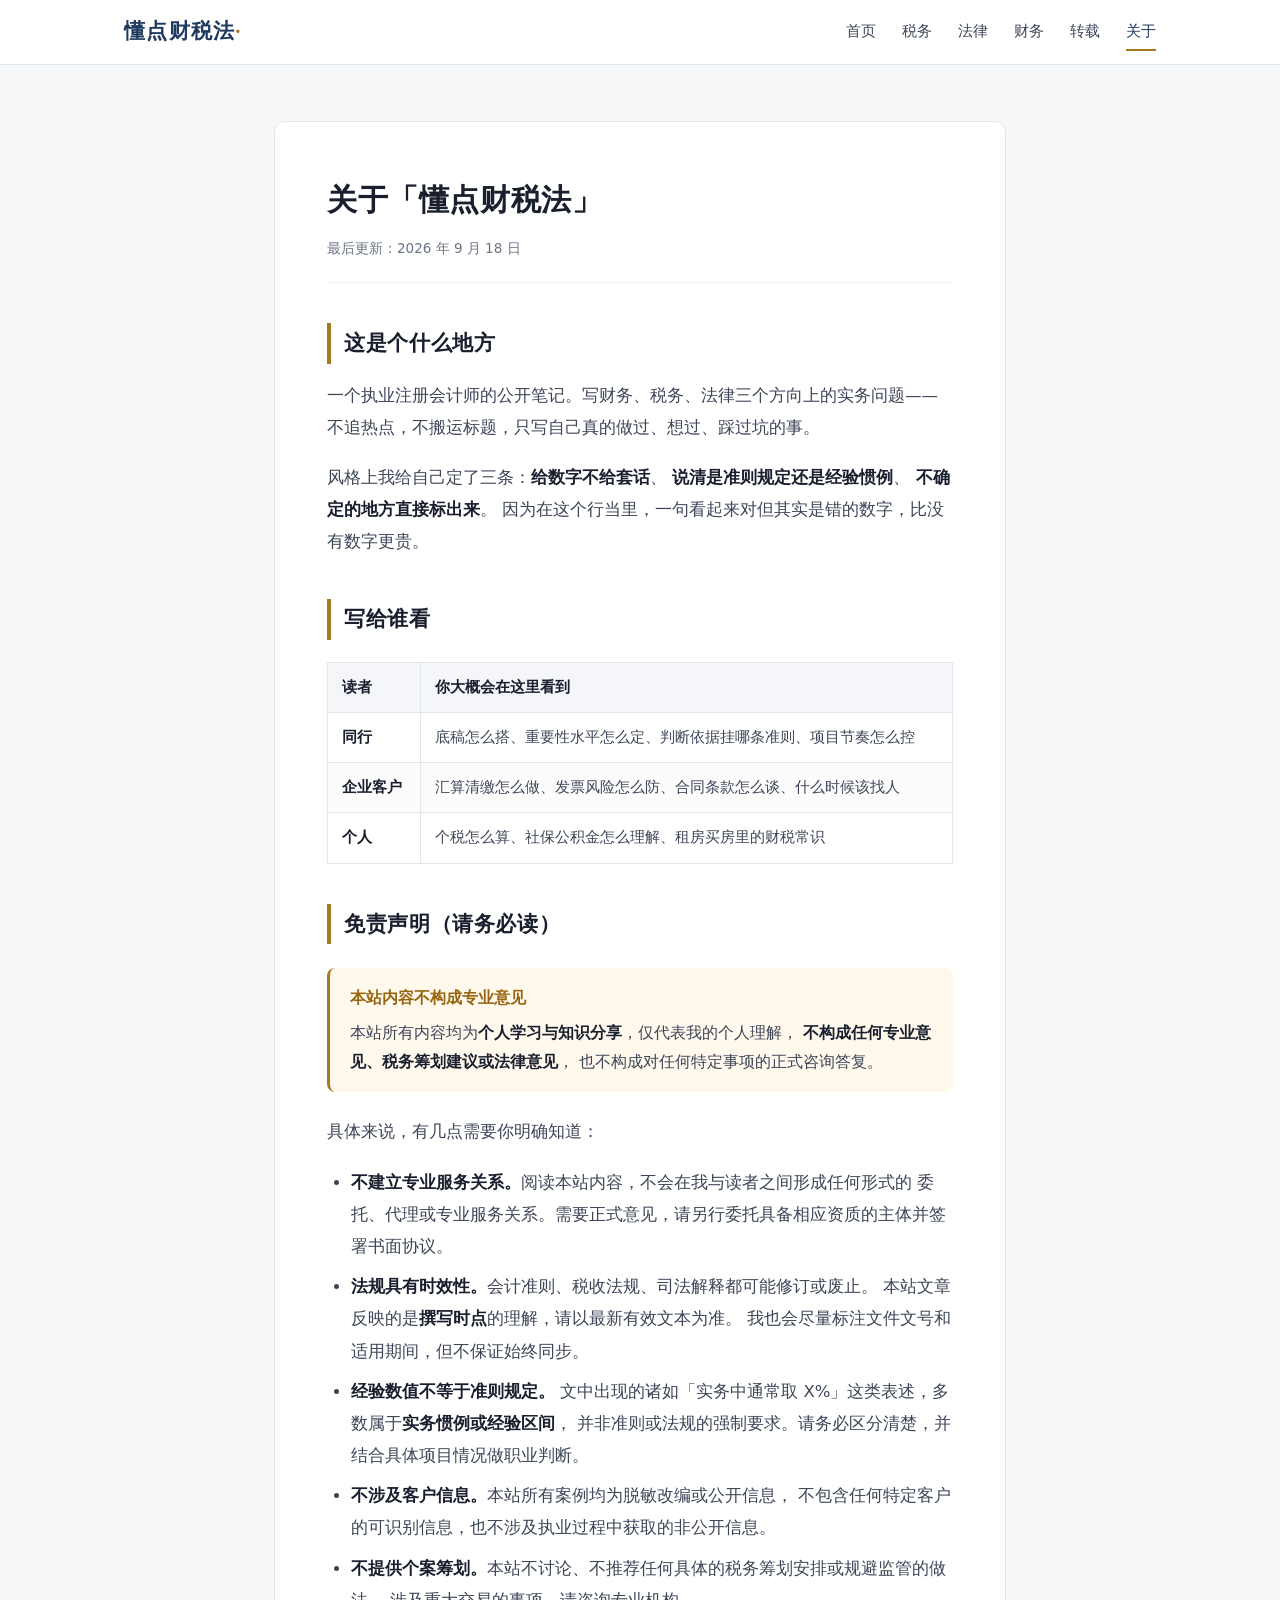
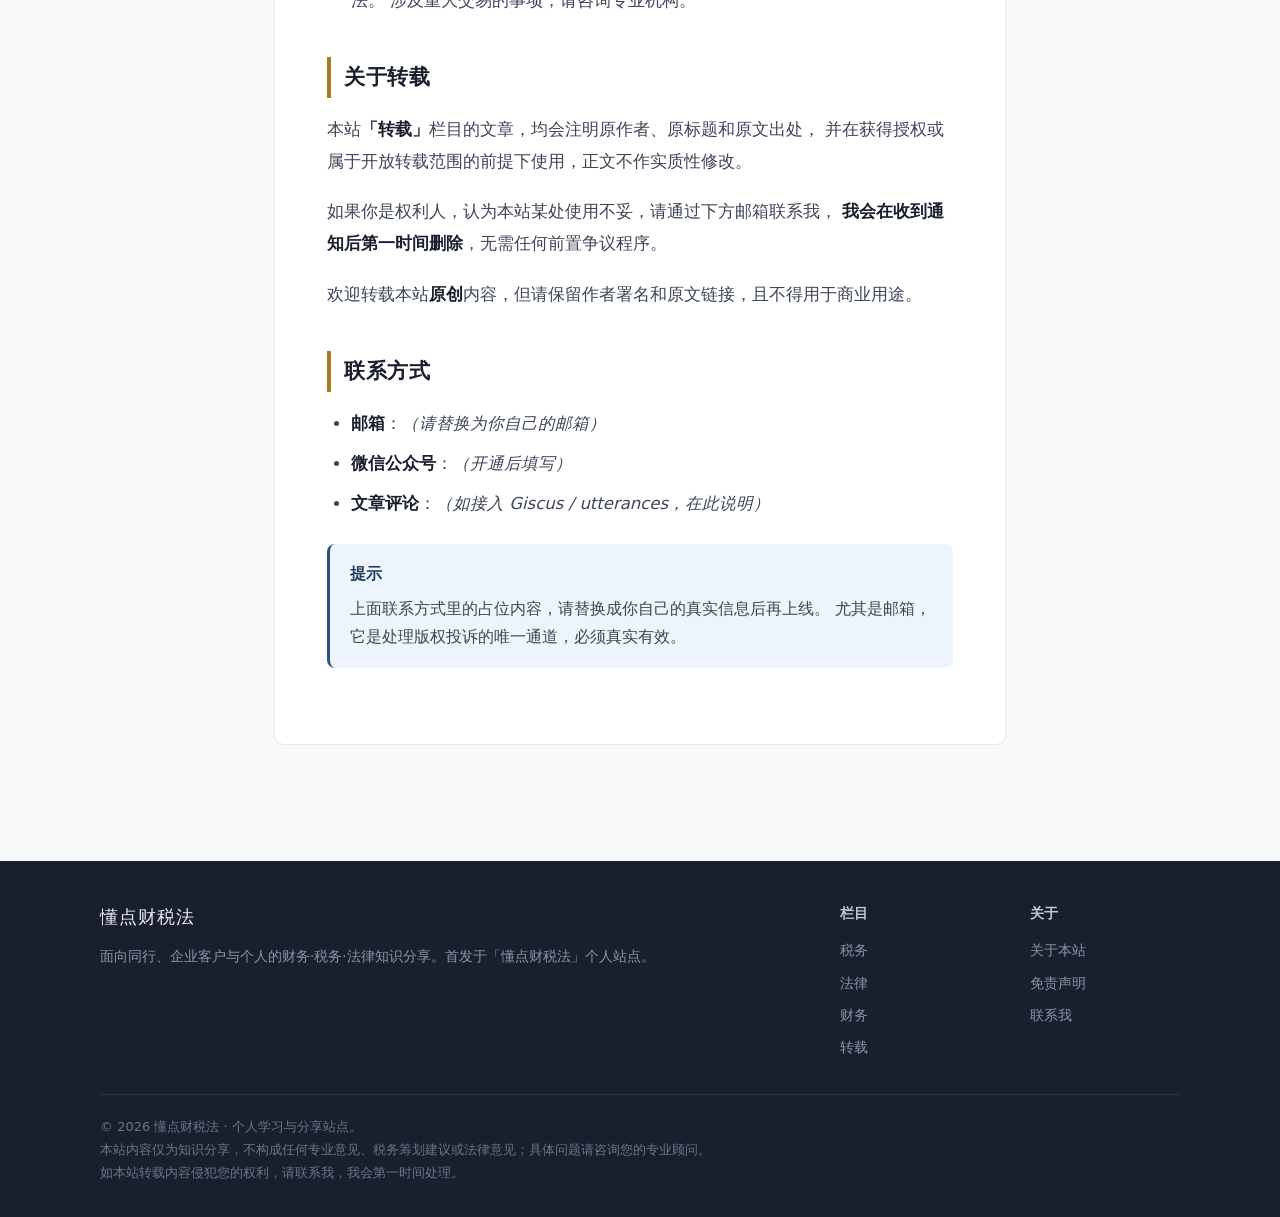
==== about.html @ 03ae7ca1 "init: 懂点财税法站点（含6篇文章与使用说明）" ====
<!DOCTYPE html>
<html lang="zh-CN">
<head>
<meta charset="UTF-8">
<meta name="viewport" content="width=device-width, initial-scale=1">
<title>关于 | 懂点财税法</title>
<meta name="description" content="关于本站、关于我、免责声明与联系方式。">
<link rel="stylesheet" href="assets/style.css">
</head>
<body data-nav="about">

<header id="site-header"></header>

<main class="wrap wrap-narrow">
  <div class="article">

    <header class="article-header">
      <h1>关于「懂点财税法」</h1>
      <div class="meta"><span>最后更新：2026 年 9 月 18 日</span></div>
    </header>

    <div class="article-body">

      <h2>这是个什么地方</h2>
      <p>
        一个执业注册会计师的公开笔记。写财务、税务、法律三个方向上的实务问题——
        不追热点，不搬运标题，只写自己真的做过、想过、踩过坑的事。
      </p>
      <p>
        风格上我给自己定了三条：<strong>给数字不给套话</strong>、
        <strong>说清是准则规定还是经验惯例</strong>、
        <strong>不确定的地方直接标出来</strong>。
        因为在这个行当里，一句看起来对但其实是错的数字，比没有数字更贵。
      </p>

      <h2 id="who">写给谁看</h2>
      <table>
        <thead>
          <tr><th>读者</th><th>你大概会在这里看到</th></tr>
        </thead>
        <tbody>
          <tr>
            <td><strong>同行</strong></td>
            <td>底稿怎么搭、重要性水平怎么定、判断依据挂哪条准则、项目节奏怎么控</td>
          </tr>
          <tr>
            <td><strong>企业客户</strong></td>
            <td>汇算清缴怎么做、发票风险怎么防、合同条款怎么谈、什么时候该找人</td>
          </tr>
          <tr>
            <td><strong>个人</strong></td>
            <td>个税怎么算、社保公积金怎么理解、租房买房里的财税常识</td>
          </tr>
        </tbody>
      </table>

      <h2 id="disclaimer">免责声明（请务必读）</h2>

      <div class="callout callout-warn">
        <span class="callout-title">本站内容不构成专业意见</span>
        <p>
          本站所有内容均为<strong>个人学习与知识分享</strong>，仅代表我的个人理解，
          <strong>不构成任何专业意见、税务筹划建议或法律意见</strong>，
          也不构成对任何特定事项的正式咨询答复。
        </p>
      </div>

      <p>具体来说，有几点需要你明确知道：</p>

      <ul>
        <li>
          <strong>不建立专业服务关系。</strong>阅读本站内容，不会在我与读者之间形成任何形式的
          委托、代理或专业服务关系。需要正式意见，请另行委托具备相应资质的主体并签署书面协议。
        </li>
        <li>
          <strong>法规具有时效性。</strong>会计准则、税收法规、司法解释都可能修订或废止。
          本站文章反映的是<strong>撰写时点</strong>的理解，请以最新有效文本为准。
          我也会尽量标注文件文号和适用期间，但不保证始终同步。
        </li>
        <li>
          <strong>经验数值不等于准则规定。</strong>
          文中出现的诸如「实务中通常取 X%」这类表述，多数属于<strong>实务惯例或经验区间</strong>，
          并非准则或法规的强制要求。请务必区分清楚，并结合具体项目情况做职业判断。
        </li>
        <li>
          <strong>不涉及客户信息。</strong>本站所有案例均为脱敏改编或公开信息，
          不包含任何特定客户的可识别信息，也不涉及执业过程中获取的非公开信息。
        </li>
        <li>
          <strong>不提供个案筹划。</strong>本站不讨论、不推荐任何具体的税务筹划安排或规避监管的做法。
          涉及重大交易的事项，请咨询专业机构。
        </li>
      </ul>

      <h2>关于转载</h2>
      <p>
        本站<strong>「转载」</strong>栏目的文章，均会注明原作者、原标题和原文出处，
        并在获得授权或属于开放转载范围的前提下使用，正文不作实质性修改。
      </p>
      <p>
        如果你是权利人，认为本站某处使用不妥，请通过下方邮箱联系我，
        <strong>我会在收到通知后第一时间删除</strong>，无需任何前置争议程序。
      </p>
      <p>
        欢迎转载本站<strong>原创</strong>内容，但请保留作者署名和原文链接，且不得用于商业用途。
      </p>

      <h2 id="contact">联系方式</h2>
      <ul>
        <li><strong>邮箱</strong>：<em>（请替换为你自己的邮箱）</em></li>
        <li><strong>微信公众号</strong>：<em>（开通后填写）</em></li>
        <li><strong>文章评论</strong>：<em>（如接入 Giscus /  utterances，在此说明）</em></li>
      </ul>

      <div class="callout callout-info">
        <span class="callout-title">提示</span>
        <p>
          上面联系方式里的占位内容，请替换成你自己的真实信息后再上线。
          尤其是邮箱，它是处理版权投诉的唯一通道，必须真实有效。
        </p>
      </div>

    </div>
  </div>
</main>

<footer id="site-footer"></footer>

<script src="assets/posts.js"></script>
<script src="assets/main.js"></script>
</body>
</html>
---- assets/style.css ----
/* ============================================================
   懂点财税法 —— 站点样式
   配色：克制的墨蓝 + 暖金，偏专业出版物气质
   ============================================================ */

:root {
  --ink:        #1a1f2e;
  --ink-soft:   #3d4557;
  --ink-mute:   #6b7488;
  --line:       #e3e6ed;
  --line-soft:  #eef0f5;
  --paper:      #ffffff;
  --paper-alt:  #f7f8fa;
  --brand:      #1f3a5f;
  --brand-soft: #2c5282;
  --gold:       #a8791f;
  --red:        #c0392b;

  --tone-tax:   #b45309;
  --tone-law:   #7c3aed;
  --tone-fin:   #047857;
  --tone-share: #64748b;

  --radius: 10px;
  --shadow: 0 1px 3px rgba(26,31,46,.06), 0 8px 24px rgba(26,31,46,.05);
  --shadow-sm: 0 1px 2px rgba(26,31,46,.05);
  --sans: "PingFang SC", "Microsoft YaHei", "Hiragino Sans GB", system-ui, -apple-system, "Segoe UI", sans-serif;
  --serif: "Songti SC", "SimSun", "Source Han Serif SC", Georgia, serif;
}

* { box-sizing: border-box; }

html { scroll-behavior: smooth; }

body {
  margin: 0;
  font-family: var(--sans);
  font-size: 16px;
  line-height: 1.8;
  color: var(--ink);
  background: var(--paper-alt);
  -webkit-font-smoothing: antialiased;
}

a { color: var(--brand-soft); text-decoration: none; }
a:hover { text-decoration: underline; }

img { max-width: 100%; }

/* ---------------- 顶栏 ---------------- */
.site-header {
  background: var(--paper);
  border-bottom: 1px solid var(--line);
  position: sticky;
  top: 0;
  z-index: 50;
}

.header-inner {
  max-width: 1080px;
  margin: 0 auto;
  padding: 0 24px;
  height: 64px;
  display: flex;
  align-items: center;
  gap: 32px;
}

.logo {
  font-family: var(--serif);
  font-size: 21px;
  font-weight: 700;
  letter-spacing: .06em;
  color: var(--brand);
  white-space: nowrap;
}
.logo:hover { text-decoration: none; }
.logo .dot { color: var(--gold); }

.nav { display: flex; gap: 26px; margin-left: auto; }
.nav a {
  font-size: 15px;
  color: var(--ink-soft);
  padding: 4px 0;
  border-bottom: 2px solid transparent;
}
.nav a:hover { color: var(--brand); text-decoration: none; }
.nav a.active { color: var(--brand); border-bottom-color: var(--gold); }

/* ---------------- 首屏 ---------------- */
.hero {
  background: linear-gradient(160deg, #1f3a5f 0%, #24466e 55%, #2a527d 100%);
  color: #fff;
  padding: 72px 24px 64px;
}
.hero-inner { max-width: 1080px; margin: 0 auto; }
.hero h1 {
  font-family: var(--serif);
  font-size: 42px;
  line-height: 1.3;
  margin: 0 0 18px;
  letter-spacing: .03em;
  font-weight: 700;
}
.hero h1 .accent { color: #f0c96b; }
.hero p.lede {
  font-size: 17px;
  color: #cfd9e6;
  max-width: 660px;
  margin: 0 0 30px;
  line-height: 1.85;
}
.hero .cta-row { display: flex; gap: 14px; flex-wrap: wrap; }
.btn {
  display: inline-block;
  padding: 11px 26px;
  border-radius: 6px;
  font-size: 15px;
  font-weight: 500;
  transition: all .18s;
}
.btn:hover { text-decoration: none; transform: translateY(-1px); }
.btn-gold { background: #f0c96b; color: #1f3a5f; }
.btn-gold:hover { background: #f5d98a; }
.btn-ghost { border: 1px solid rgba(255,255,255,.4); color: #fff; }
.btn-ghost:hover { background: rgba(255,255,255,.1); }

/* ---------------- 三栏定位 ---------------- */
.audience {
  max-width: 1080px;
  margin: -34px auto 0;
  padding: 0 24px;
  display: grid;
  grid-template-columns: repeat(3, 1fr);
  gap: 20px;
  position: relative;
  z-index: 2;
}
.aud-card {
  background: var(--paper);
  border-radius: var(--radius);
  padding: 24px 22px;
  box-shadow: var(--shadow);
  border-top: 3px solid var(--brand);
}
.aud-card h3 {
  margin: 0 0 8px;
  font-size: 16px;
  color: var(--brand);
  letter-spacing: .02em;
}
.aud-card p { margin: 0; font-size: 14px; color: var(--ink-mute); line-height: 1.75; }

/* ---------------- 通用容器 ---------------- */
.wrap { max-width: 1080px; margin: 0 auto; padding: 56px 24px; }
.wrap-narrow { max-width: 780px; }

.section-head {
  display: flex;
  align-items: baseline;
  gap: 14px;
  margin: 0 0 24px;
  padding-bottom: 12px;
  border-bottom: 1px solid var(--line);
}
.section-head h2 {
  font-family: var(--serif);
  font-size: 24px;
  margin: 0;
  color: var(--ink);
  letter-spacing: .04em;
}
.section-head .more { margin-left: auto; font-size: 14px; color: var(--ink-mute); }

/* ---------------- 文章列表 ---------------- */
.post-list { display: grid; gap: 14px; }

.post-card {
  background: var(--paper);
  border: 1px solid var(--line);
  border-radius: var(--radius);
  padding: 22px 24px;
  transition: all .18s;
  display: block;
}
.post-card:hover {
  border-color: #c9d3e4;
  box-shadow: var(--shadow);
  text-decoration: none;
  transform: translateY(-2px);
}
.post-card .meta {
  display: flex;
  align-items: center;
  gap: 12px;
  font-size: 13px;
  color: var(--ink-mute);
  margin-bottom: 9px;
}
.post-card h3 {
  margin: 0 0 9px;
  font-size: 18px;
  line-height: 1.5;
  color: var(--ink);
  font-weight: 600;
}
.post-card:hover h3 { color: var(--brand); }
.post-card .excerpt {
  margin: 0;
  font-size: 14.5px;
  color: var(--ink-mute);
  line-height: 1.75;
}

/* 分类标签 */
.tag {
  display: inline-block;
  font-size: 12px;
  padding: 2px 9px;
  border-radius: 3px;
  font-weight: 500;
  letter-spacing: .03em;
  white-space: nowrap;
}
.tag-tax   { background: #fef3e2; color: var(--tone-tax); }
.tag-law   { background: #f3ecfe; color: var(--tone-law); }
.tag-fin   { background: #e3f5ee; color: var(--tone-fin); }
.tag-share { background: #eef1f5; color: var(--tone-share); }

/* ---------------- 文章正文 ---------------- */
.article {
  background: var(--paper);
  border: 1px solid var(--line);
  border-radius: var(--radius);
  padding: 44px 52px 52px;
}
.article-header { border-bottom: 1px solid var(--line-soft); padding-bottom: 22px; margin-bottom: 30px; }
.article-header h1 {
  font-family: var(--serif);
  font-size: 30px;
  line-height: 1.45;
  margin: 12px 0 14px;
  letter-spacing: .02em;
}
.article-header .meta { font-size: 13.5px; color: var(--ink-mute); display: flex; gap: 14px; flex-wrap: wrap; }

.article-body { font-size: 16.5px; line-height: 1.95; color: var(--ink-soft); }
.article-body h2 {
  font-family: var(--serif);
  font-size: 21px;
  color: var(--ink);
  margin: 40px 0 16px;
  padding-left: 13px;
  border-left: 4px solid var(--gold);
  letter-spacing: .03em;
}
.article-body h3 { font-size: 17.5px; color: var(--ink); margin: 28px 0 12px; }
.article-body p { margin: 0 0 18px; }
.article-body ul, .article-body ol { margin: 0 0 18px; padding-left: 24px; }
.article-body li { margin-bottom: 8px; }
.article-body strong { color: var(--ink); font-weight: 600; }
.article-body code {
  background: var(--paper-alt);
  padding: 2px 6px;
  border-radius: 4px;
  font-size: .9em;
  font-family: Consolas, Monaco, monospace;
  color: #b03030;
}
.article-body blockquote {
  margin: 22px 0;
  padding: 16px 20px;
  background: #f8f9fc;
  border-left: 3px solid var(--brand);
  border-radius: 0 6px 6px 0;
  color: var(--ink-soft);
  font-size: 15.5px;
}
.article-body blockquote p:last-child { margin-bottom: 0; }

/* 表格 */
.article-body table {
  width: 100%;
  border-collapse: collapse;
  margin: 22px 0;
  font-size: 15px;
}
.article-body th, .article-body td {
  border: 1px solid var(--line);
  padding: 10px 14px;
  text-align: left;
}
.article-body th { background: #f4f6fa; font-weight: 600; color: var(--ink); }
.article-body tr:nth-child(even) td { background: #fcfcfd; }

/* 提示框 */
.callout {
  margin: 24px 0;
  padding: 16px 20px;
  border-radius: 8px;
  font-size: 15.5px;
  line-height: 1.85;
}
.callout .callout-title { font-weight: 600; display: block; margin-bottom: 6px; }
.callout-warn { background: #fff8ec; border-left: 3px solid var(--gold); }
.callout-warn .callout-title { color: #96650f; }
.callout-info { background: #eef4fb; border-left: 3px solid var(--brand-soft); }
.callout-info .callout-title { color: var(--brand); }
.callout p:last-child { margin-bottom: 0; }

/* 转载来源 */
.reprint-source {
  background: #fafbfc;
  border: 1px dashed #cfd6e2;
  border-radius: 8px;
  padding: 14px 18px;
  margin: 0 0 28px;
  font-size: 14px;
  color: var(--ink-mute);
  line-height: 1.8;
}

/* 免责 */
.disclaimer {
  margin-top: 40px;
  padding: 18px 20px;
  background: var(--paper-alt);
  border-radius: 8px;
  font-size: 13.5px;
  color: var(--ink-mute);
  line-height: 1.8;
  border-left: 3px solid #d8dde6;
}

/* ---------------- 页脚 ---------------- */
.site-footer {
  background: #1a1f2e;
  color: #8b94a8;
  padding: 40px 24px 32px;
  margin-top: 60px;
  font-size: 14px;
}
.footer-inner { max-width: 1080px; margin: 0 auto; }
.footer-top { display: flex; gap: 40px; flex-wrap: wrap; margin-bottom: 26px; }
.footer-brand { flex: 1 1 260px; }
.footer-brand .fb-name {
  font-family: var(--serif);
  font-size: 18px;
  color: #e8ecf3;
  margin-bottom: 10px;
  letter-spacing: .05em;
}
.footer-brand p { margin: 0; line-height: 1.8; font-size: 13.5px; }
.footer-col { flex: 0 1 150px; }
.footer-col h4 { color: #c3cad6; font-size: 14px; margin: 0 0 12px; font-weight: 600; }
.footer-col a { display: block; color: #8b94a8; font-size: 13.5px; margin-bottom: 8px; }
.footer-col a:hover { color: #f0c96b; text-decoration: none; }
.footer-bottom {
  border-top: 1px solid #2b3244;
  padding-top: 20px;
  font-size: 13px;
  line-height: 1.8;
  color: #6b7488;
}

/* ---------------- 响应式 ---------------- */
@media (max-width: 820px) {
  .header-inner { gap: 16px; padding: 0 18px; height: auto; flex-wrap: wrap; padding-top: 12px; padding-bottom: 12px; }
  .nav { gap: 16px; margin-left: 0; width: 100%; overflow-x: auto; }
  .nav a { font-size: 14px; white-space: nowrap; }
  .hero { padding: 48px 18px 56px; }
  .hero h1 { font-size: 29px; }
  .hero p.lede { font-size: 15.5px; }
  .audience { grid-template-columns: 1fr; margin-top: -24px; padding: 0 18px; }
  .wrap { padding: 36px 18px; }
  .article { padding: 28px 22px 34px; }
  .article-header h1 { font-size: 23px; }
  .article-body { font-size: 16px; }
  .article-body table { font-size: 13.5px; display: block; overflow-x: auto; }
  .section-head h2 { font-size: 20px; }
}
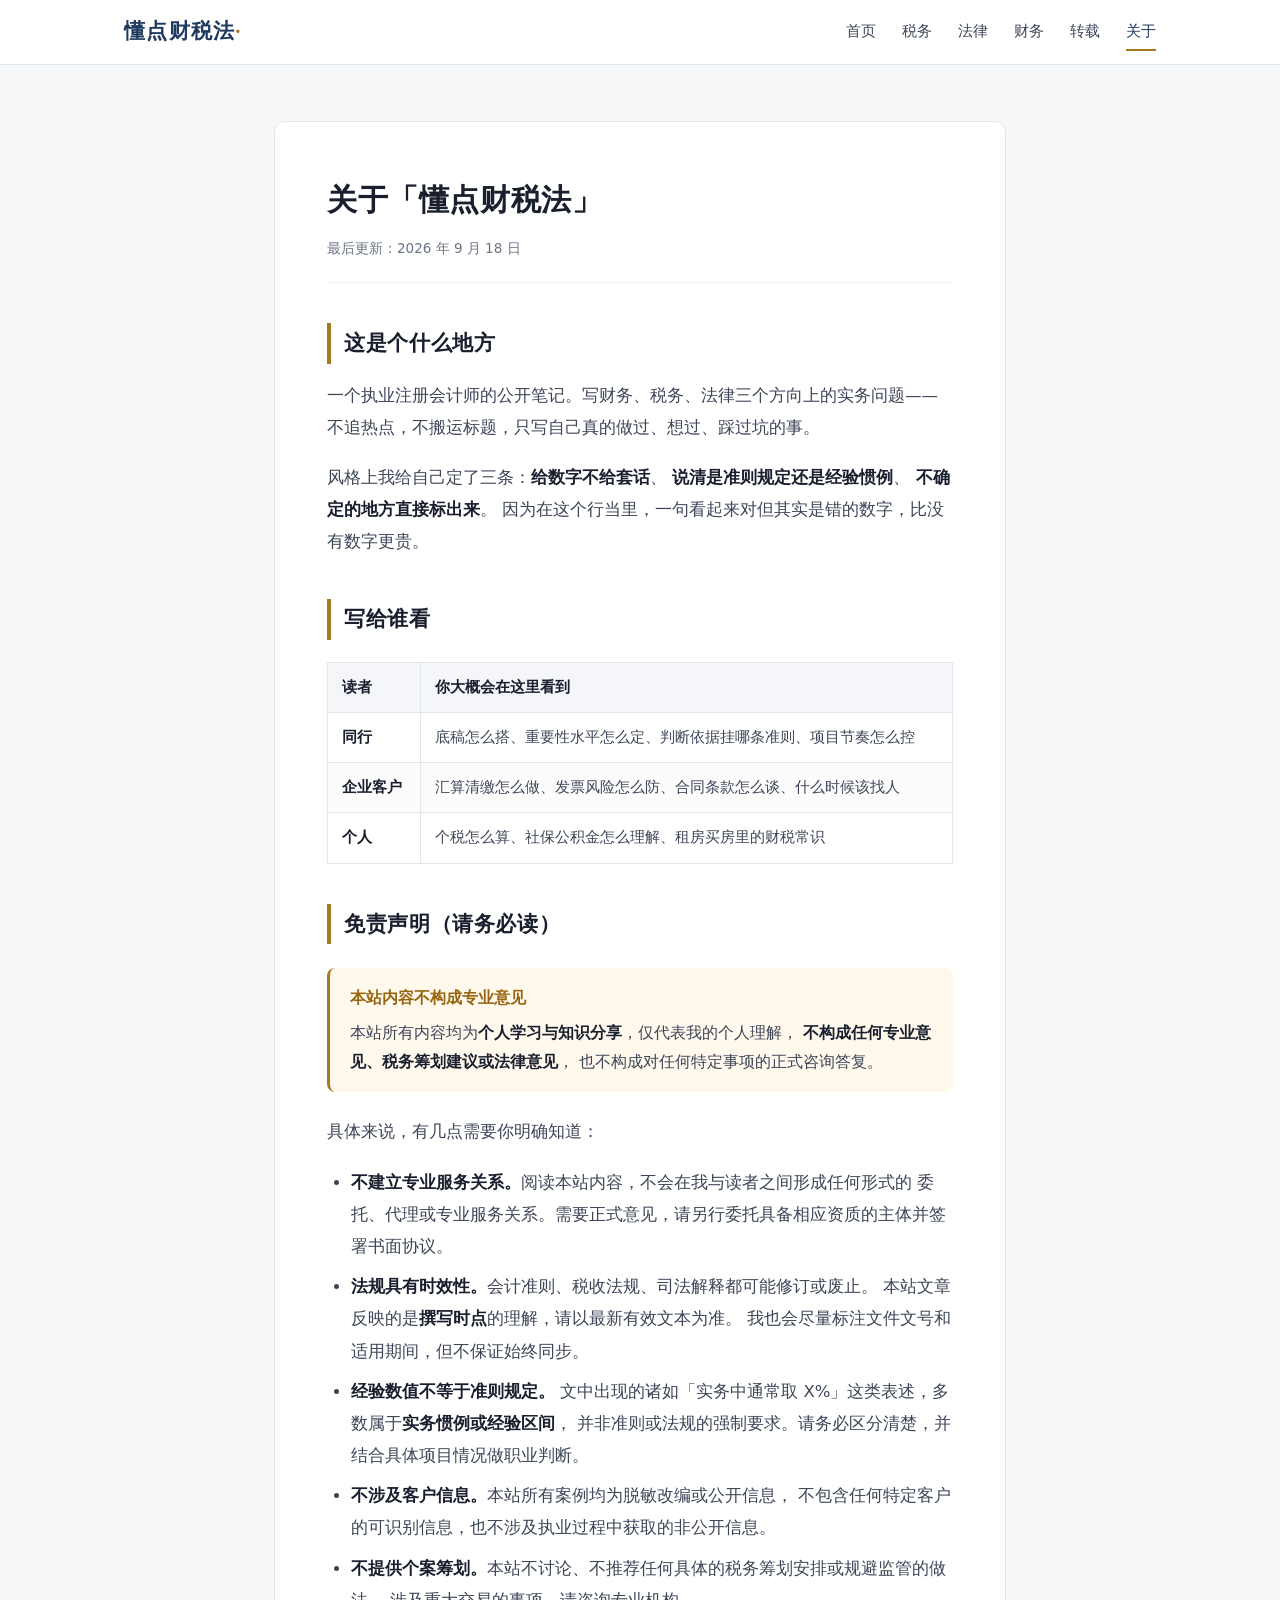
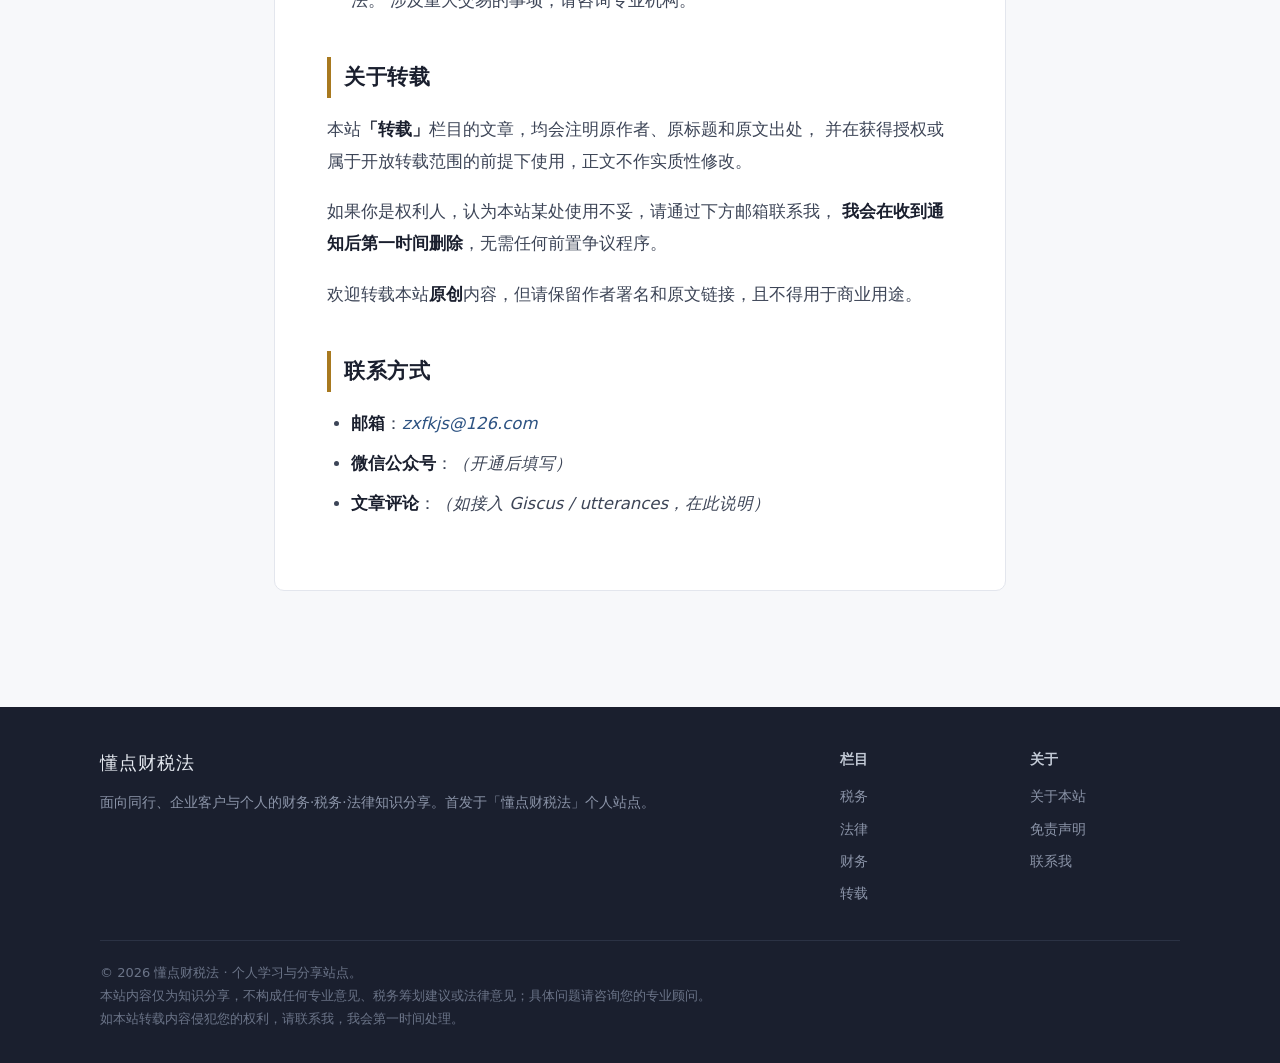
==== commit cc4499f4: "关于页：填入联系邮箱，移除站长提示框" ====
--- a/about.html
+++ b/about.html
@@ -107,18 +107,10 @@
 
       <h2 id="contact">联系方式</h2>
       <ul>
-        <li><strong>邮箱</strong>：<em>（请替换为你自己的邮箱）</em></li>
+        <li><strong>邮箱</strong>：<em><a href="mailto:zxfkjs@126.com">zxfkjs@126.com</a></em></li>
         <li><strong>微信公众号</strong>：<em>（开通后填写）</em></li>
-        <li><strong>文章评论</strong>：<em>（如接入 Giscus /  utterances，在此说明）</em></li>
+        <li><strong>文章评论</strong>：<em>（如接入 Giscus / utterances，在此说明）</em></li>
       </ul>
-
-      <div class="callout callout-info">
-        <span class="callout-title">提示</span>
-        <p>
-          上面联系方式里的占位内容，请替换成你自己的真实信息后再上线。
-          尤其是邮箱，它是处理版权投诉的唯一通道，必须真实有效。
-        </p>
-      </div>
 
     </div>
   </div>
